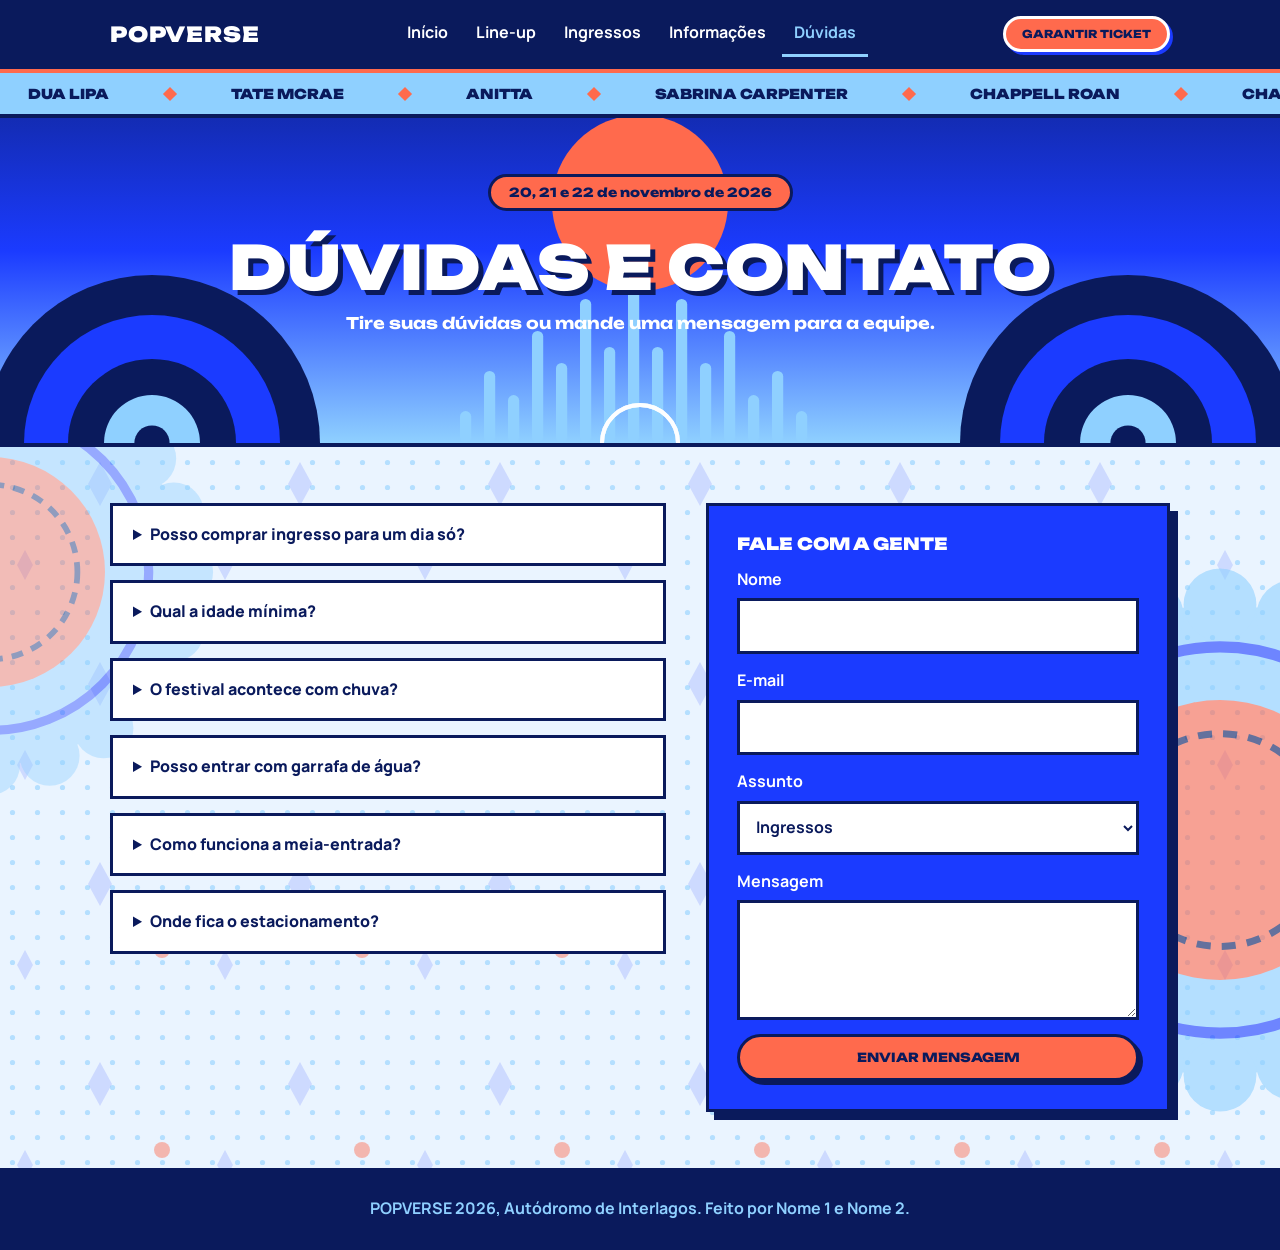
==== faq.html @ d5f1bf5c "Add Festival Popverse website" ====
<!DOCTYPE html>
<html lang="pt-BR">
<head>
<meta charset="UTF-8">
<meta name="viewport" content="width=device-width, initial-scale=1">
<title>Dúvidas e contato | POPVERSE 2026</title>
<link rel="preconnect" href="https://fonts.googleapis.com">
<link href="https://fonts.googleapis.com/css2?family=Unbounded:wght@700;900&family=Manrope:wght@400;700;800&display=swap" rel="stylesheet">
<link rel="stylesheet" href="style.css">
</head>
<body class="p-faq">
<header><div class="topo"><a class="logo" href="index.html">POPVERSE</a><nav><a href="index.html">Início</a><a href="lineup.html">Line-up</a><a href="ingressos.html">Ingressos</a><a href="informacoes.html">Informações</a><a href="faq.html" class="ativo" aria-current="page">Dúvidas</a></nav><a class="btn" href="ingressos.html">Garantir ticket</a></div></header>
<div class="faixa-nomes" aria-hidden="true"><div class="trilho"><span>Dua Lipa</span><span>Tate McRae</span><span>Anitta</span><span>Sabrina Carpenter</span><span>Chappell Roan</span><span>Charli xcx</span><span>Olivia Rodrigo</span><span>Billie Eilish</span><span>Troye Sivan</span><span>Dua Lipa</span><span>Tate McRae</span><span>Anitta</span><span>Sabrina Carpenter</span><span>Chappell Roan</span><span>Charli xcx</span><span>Olivia Rodrigo</span><span>Billie Eilish</span><span>Troye Sivan</span></div></div><section class="hero mini bn-faq"><div class="ondas" aria-hidden="true"><span></span><span></span><span></span></div><p class="pilula">20, 21 e 22 de novembro de 2026</p><h1>Dúvidas e contato</h1><p class="chamada">Tire suas dúvidas ou mande uma mensagem para a equipe.</p></section><main><div class="faq"><section><details><summary>Posso comprar ingresso para um dia só?</summary><p>Sim. O ingresso Pista vale para um dia à escolha. Premium e VIP são passaportes dos 3 dias.</p></details><details><summary>Qual a idade mínima?</summary><p>Menores de 16 anos entram acompanhados de responsável legal.</p></details><details><summary>O festival acontece com chuva?</summary><p>Sim. Os shows só são interrompidos em caso de risco. Leve capa de chuva.</p></details><details><summary>Posso entrar com garrafa de água?</summary><p>Só garrafa vazia e de plástico. Há bebedouros gratuitos dentro do autódromo.</p></details><details><summary>Como funciona a meia-entrada?</summary><p>Estudantes, idosos e pessoas com deficiência pagam metade, com comprovante na entrada.</p></details><details><summary>Onde fica o estacionamento?</summary><p>O autódromo tem estacionamento pago, mas recomendamos o trem até a estação Autódromo.</p></details></section><form onsubmit="return false"><h3>Fale com a gente</h3><label>Nome<input type="text"></label><label>E-mail<input type="email"></label><label>Assunto<select><option>Ingressos</option><option>Line-up</option><option>Outro</option></select></label><label>Mensagem<textarea></textarea></label><button class="btn" type="submit">Enviar mensagem</button></form></div></main>
<footer>POPVERSE 2026, Autódromo de Interlagos. Feito por Nome 1 e Nome 2.</footer>
</body>
</html>
---- style.css ----
/* style.css único do POPVERSE: estrutura comum primeiro, depois um bloco por página */
:root{--az:#1B3BFF;--nv:#0A1A5C;--cl:#8FD0FF;--gl:#EAF4FF;--sol:#FF6A4D}
*{box-sizing:border-box;margin:0;padding:0}
body{font:400 1rem/1.6 'Manrope',sans-serif;background:var(--gl) url(img/fundo.svg);color:var(--nv)}
h1,h2,h3{font-family:'Unbounded',sans-serif;font-weight:900;text-transform:uppercase;line-height:1.15}
a{color:inherit}
:focus-visible{outline:3px solid var(--sol);outline-offset:3px}
[hidden]{display:none!important}
header{position:sticky;top:0;z-index:5;background:var(--nv);color:#fff;border-bottom:4px solid var(--sol)}
.topo{max-width:1100px;margin:auto;padding:12px 20px;display:flex;justify-content:space-between;align-items:center;flex-wrap:wrap;gap:10px}
.logo{font:900 1.3rem 'Unbounded',sans-serif;letter-spacing:.04em;color:#fff;text-decoration:none}
nav{display:flex;gap:4px;flex-wrap:wrap}
nav a{padding:8px 12px;font-weight:700;text-decoration:none;border-bottom:3px solid transparent}
nav a:hover,nav a.ativo{border-color:var(--cl);color:var(--cl)}
main{max-width:1100px;margin:auto;padding:56px 20px}
main h2{font-size:1.7rem;margin-bottom:24px}
footer{background:var(--nv);color:var(--cl);padding:28px 20px;text-align:center;font-weight:700}
.btn{display:inline-block;background:var(--sol);color:var(--nv);padding:13px 26px;border:3px solid var(--nv);border-radius:99px;font:800 .78rem 'Unbounded',sans-serif;text-transform:uppercase;text-decoration:none;cursor:pointer;box-shadow:4px 4px 0 var(--nv)}
.btn:hover{transform:translate(2px,2px);box-shadow:2px 2px 0 var(--nv)}
.btn.sec{background:#fff}
.topo .btn{padding:8px 16px;font-size:.68rem;border-color:#fff;box-shadow:3px 3px 0 var(--az)}
/* ---- Página: Início ---- */
.faixa-nomes{background:var(--cl);color:var(--nv);overflow:hidden;white-space:nowrap;border-bottom:4px solid var(--nv)}
.trilho{display:inline-flex;animation:rola 32s linear infinite}
.trilho span{font:900 .85rem 'Unbounded',sans-serif;text-transform:uppercase;padding:12px 28px}
.trilho span::after{content:"";display:inline-block;width:10px;height:10px;background:var(--sol);margin-left:56px;transform:rotate(45deg)}
@keyframes rola{to{transform:translateX(-50%)}}
.hero{position:relative;overflow:hidden;text-align:center;padding:72px 20px 140px;color:#fff;background:var(--az) url(img/hero.svg) center bottom/cover;border-bottom:4px solid var(--nv)}
.hero>*{position:relative}
.pilula{display:inline-block;padding:8px 18px;background:var(--sol);color:var(--nv);border:3px solid var(--nv);border-radius:99px;font:800 .78rem 'Unbounded',sans-serif}
.hero h1{font-size:clamp(2.2rem,8vw,5rem);margin:22px 0 10px;text-shadow:5px 5px 0 var(--nv)}
.hero h1 span{color:var(--cl)}
.chamada{font:700 1rem 'Unbounded',sans-serif}
.local{margin:8px 0 28px;font-weight:700}
.contagem{display:inline-block;padding:20px;background:rgba(10,26,92,.88);border:3px solid #fff;border-radius:20px;margin-bottom:28px}
.contagem p{font-size:.75rem;letter-spacing:.1em;text-transform:uppercase;margin-bottom:12px}
.tempo{display:flex;gap:12px}
.tempo div{min-width:84px;padding:12px;background:#fff;color:var(--nv);border-radius:12px}
.tempo strong{display:block;font:900 1.8rem 'Unbounded',sans-serif;color:var(--az)}
.tempo div:last-child strong{color:var(--sol)}
.botoes{display:flex;gap:14px;justify-content:center;flex-wrap:wrap}
.eq{position:absolute;left:0;right:0;bottom:0;display:flex;align-items:flex-end;gap:4px;height:70px;padding:0 6px}
.eq span{flex:1;height:100%;background:var(--nv);transform-origin:bottom;animation:pulo 1.1s ease-in-out infinite alternate}
.eq span:nth-child(3n){animation-duration:.75s;animation-delay:-.3s}
.eq span:nth-child(3n+1){animation-duration:1.4s;animation-delay:-.7s}
.eq span:nth-child(5n){background:var(--az)}
@keyframes pulo{from{transform:scaleY(.12)}to{transform:scaleY(1)}}
.hero.mini{padding:56px 20px 110px}
.hero.mini h1{font-size:clamp(2rem,6.5vw,3.8rem)}
.destaques{display:grid;grid-template-columns:2fr 1fr 1fr;gap:24px}
.destaques a{display:flex;align-items:flex-end;min-height:420px;padding:14px;background-size:cover;background-position:center;border:4px solid var(--nv);box-shadow:8px 8px 0 var(--nv);text-decoration:none;font-weight:800}
.destaques span{background:#fff;border:3px solid var(--nv);padding:8px 12px}
.destaques a:hover{transform:translate(3px,3px);box-shadow:5px 5px 0 var(--nv)}
.d1{background-image:url(img/dua.svg)}.d2{background-image:url(img/sabrina.svg);margin-top:28px}.d3{background-image:url(img/olivia.svg)}
.faixa{margin-top:64px;padding:40px 20px;text-align:center;background:var(--az);color:#fff;border:4px solid var(--nv);box-shadow:8px 8px 0 var(--nv)}
.faixa h2{margin-bottom:18px}
/* ---- Página: Line-up ---- */
.legenda{display:flex;gap:24px;margin-bottom:28px;font-weight:800}
.legenda span{padding-left:14px;border-left:10px solid}
.legenda .az{border-color:var(--az)}.legenda .vm{border-color:var(--cl)}
.filtros{display:flex;gap:10px;flex-wrap:wrap;margin-bottom:36px}
.filtros .btn{padding:10px 20px}
.filtros .on{background:var(--az);color:#fff}
.grade{display:grid;grid-template-columns:repeat(3,1fr);gap:28px;margin-bottom:56px}
.artista{background:#fff;border:3px solid var(--nv);border-top-width:14px;box-shadow:6px 6px 0 var(--nv)}
.artista.az{border-top-color:var(--az)}.artista.vm{border-top-color:var(--cl)}
.artista img{display:block;width:100%;aspect-ratio:4/5;object-fit:cover;border-bottom:3px solid var(--nv)}
.artista h3{font-size:1.05rem;margin:14px 16px 4px}
.artista p{margin:0 16px}
.artista p:last-child{margin-bottom:16px}
/* ---- Página: Ingressos ---- */
.planos{display:grid;grid-template-columns:repeat(3,1fr);gap:24px;align-items:stretch}
.plano{padding:32px 26px;background:#fff;border:3px solid var(--nv);box-shadow:8px 8px 0 var(--nv);display:flex;flex-direction:column}
.plano.mid{background:var(--az);color:#fff}
.plano.vip{background:var(--nv);color:#fff}
.plano h2{font-size:1.15rem;margin:0}
.preco{font:900 2rem 'Unbounded',sans-serif;margin:10px 0 18px}
.plano ul{list-style:none;flex:1;margin-bottom:26px}
.plano li{padding:10px 0;border-top:2px solid currentColor}
.plano .btn{text-align:center}
.nota{margin-top:28px;font-weight:700}
.calc{margin-top:56px;padding:28px;background:var(--cl);border:3px solid var(--nv);box-shadow:8px 8px 0 var(--nv)}
.calc h2{font-size:1.15rem;margin-bottom:18px}
.calc-campos{display:flex;gap:20px;flex-wrap:wrap;align-items:end}
.total{font-weight:800}
.total strong{display:block;font:900 2rem 'Unbounded',sans-serif;color:var(--az)}
/* ---- Página: Informações ---- */
.dois,.regras{display:grid;grid-template-columns:1fr 1fr;gap:24px}
.dois{margin-bottom:40px}
.dois div,.regras div{padding:26px;background:#fff;border:3px solid var(--nv);box-shadow:6px 6px 0 var(--nv)}
.dois h3,.regras h3{font-size:1rem;margin-bottom:10px}
.dois ul,.regras ul{margin-left:20px}
.regras .pode{background:var(--cl)}
.regras .nao{background:var(--sol)}
iframe{width:100%;height:380px;border:4px solid var(--nv);box-shadow:8px 8px 0 var(--nv);margin-bottom:56px;display:block}
/* ---- Página: Dúvidas e contato ---- */
.faq{display:grid;grid-template-columns:1.2fr 1fr;gap:40px;align-items:start}
details{background:#fff;border:3px solid var(--nv);padding:16px 20px;margin-bottom:14px}
summary{cursor:pointer;font-weight:800}
details[open]{background:var(--cl)}
details p{margin-top:10px}
form{background:var(--az);color:#fff;border:3px solid var(--nv);box-shadow:8px 8px 0 var(--nv);padding:28px;display:grid;gap:14px}
form h3{font-size:1.05rem}
label{font-weight:700;display:grid;gap:6px}
input,select,textarea{padding:12px;border:3px solid var(--nv);font:inherit;background:#fff;color:var(--nv)}
textarea{min-height:120px}
/* ---- Fundo: textura e sóis girando ---- */
body::before,body::after{content:"";position:fixed;z-index:-1;pointer-events:none;background:url(img/sol.svg) center/contain no-repeat;animation:gira 80s linear infinite}
body::before{right:-220px;bottom:-220px;width:560px;height:560px;opacity:.6}
body::after{left:-240px;top:38%;width:460px;height:460px;opacity:.4;animation-direction:reverse}
@keyframes gira{to{transform:rotate(360deg)}}
/* ---- Animação própria de cada banner ---- */
.holofotes,.confete,.nuvens,.ondas{position:absolute;inset:0;pointer-events:none}
.holofotes span{position:absolute;bottom:-20px;width:190px;height:140%;background:linear-gradient(to top,rgba(255,255,255,.6),transparent 75%);clip-path:polygon(45% 100%,55% 100%,100% 0,0 0);transform-origin:50% 100%;animation:varre 5s ease-in-out infinite alternate}
.holofotes span:nth-child(1){left:8%;animation-delay:-1s}
.holofotes span:nth-child(2){left:34%;animation-duration:6.5s;animation-delay:-3s}
.holofotes span:nth-child(3){left:60%;animation-duration:4.5s}
.holofotes span:nth-child(4){left:84%;animation-delay:-2s}
@keyframes varre{from{transform:rotate(-28deg)}to{transform:rotate(28deg)}}
.confete span{position:absolute;top:-24px;width:12px;height:18px;background:var(--sol);animation:cai 6s linear infinite}
.confete span:nth-child(3n){background:var(--cl)}
.confete span:nth-child(3n+1){background:#fff;animation-duration:8s}
.confete span:nth-child(4n){background:var(--az)}
@keyframes cai{to{transform:translateY(440px) rotate(360deg)}}
.nuvens span{position:absolute;height:34px;background:rgba(255,255,255,.9);border-radius:99px;animation:passa 26s linear infinite}
.nuvens span::before{content:"";position:absolute;left:22%;top:-16px;width:45%;height:34px;background:inherit;border-radius:99px}
.nuvens span:nth-child(1){top:14%;width:150px}
.nuvens span:nth-child(2){top:38%;width:220px;animation-duration:38s;animation-delay:-12s}
.nuvens span:nth-child(3){top:60%;width:110px;animation-duration:20s;animation-delay:-6s}
@keyframes passa{from{left:-260px}to{left:100%}}
.ondas span{position:absolute;left:50%;bottom:-40px;width:80px;height:80px;margin-left:-40px;border:4px solid rgba(255,255,255,.75);border-radius:50%;animation:ecoa 4s ease-out infinite}
.ondas span:nth-child(2){animation-delay:1.3s}
.ondas span:nth-child(3){animation-delay:2.6s}
@keyframes ecoa{from{transform:scale(1);opacity:1}to{transform:scale(9);opacity:0}}
.bn-lineup{background-image:url(img/banner-lineup.svg)}
.bn-ingressos{background-image:url(img/banner-ingressos.svg)}
.bn-informacoes{background-image:url(img/banner-informacoes.svg)}
.bn-faq{background-image:url(img/banner-faq.svg)}
/* ---- Cada página tem o seu sol de fundo (o do início é img/sol.svg) ---- */
.p-lineup::before,.p-lineup::after{background-image:url(img/sol-lineup.svg)}
.p-ingressos::before,.p-ingressos::after{background-image:url(img/sol-ingressos.svg)}
.p-informacoes::before,.p-informacoes::after{background-image:url(img/sol-informacoes.svg)}
.p-faq::before,.p-faq::after{background-image:url(img/sol-faq.svg)}
@media(max-width:800px){.destaques,.planos,.dois,.regras,.faq{grid-template-columns:1fr}.destaques a{min-height:280px}.d2{margin-top:0}.grade{grid-template-columns:1fr 1fr}.tempo{gap:8px}.tempo div{min-width:64px}}
@media(max-width:520px){.grade{grid-template-columns:1fr}}
@media(prefers-reduced-motion:reduce){.trilho,.eq span{animation:none}}
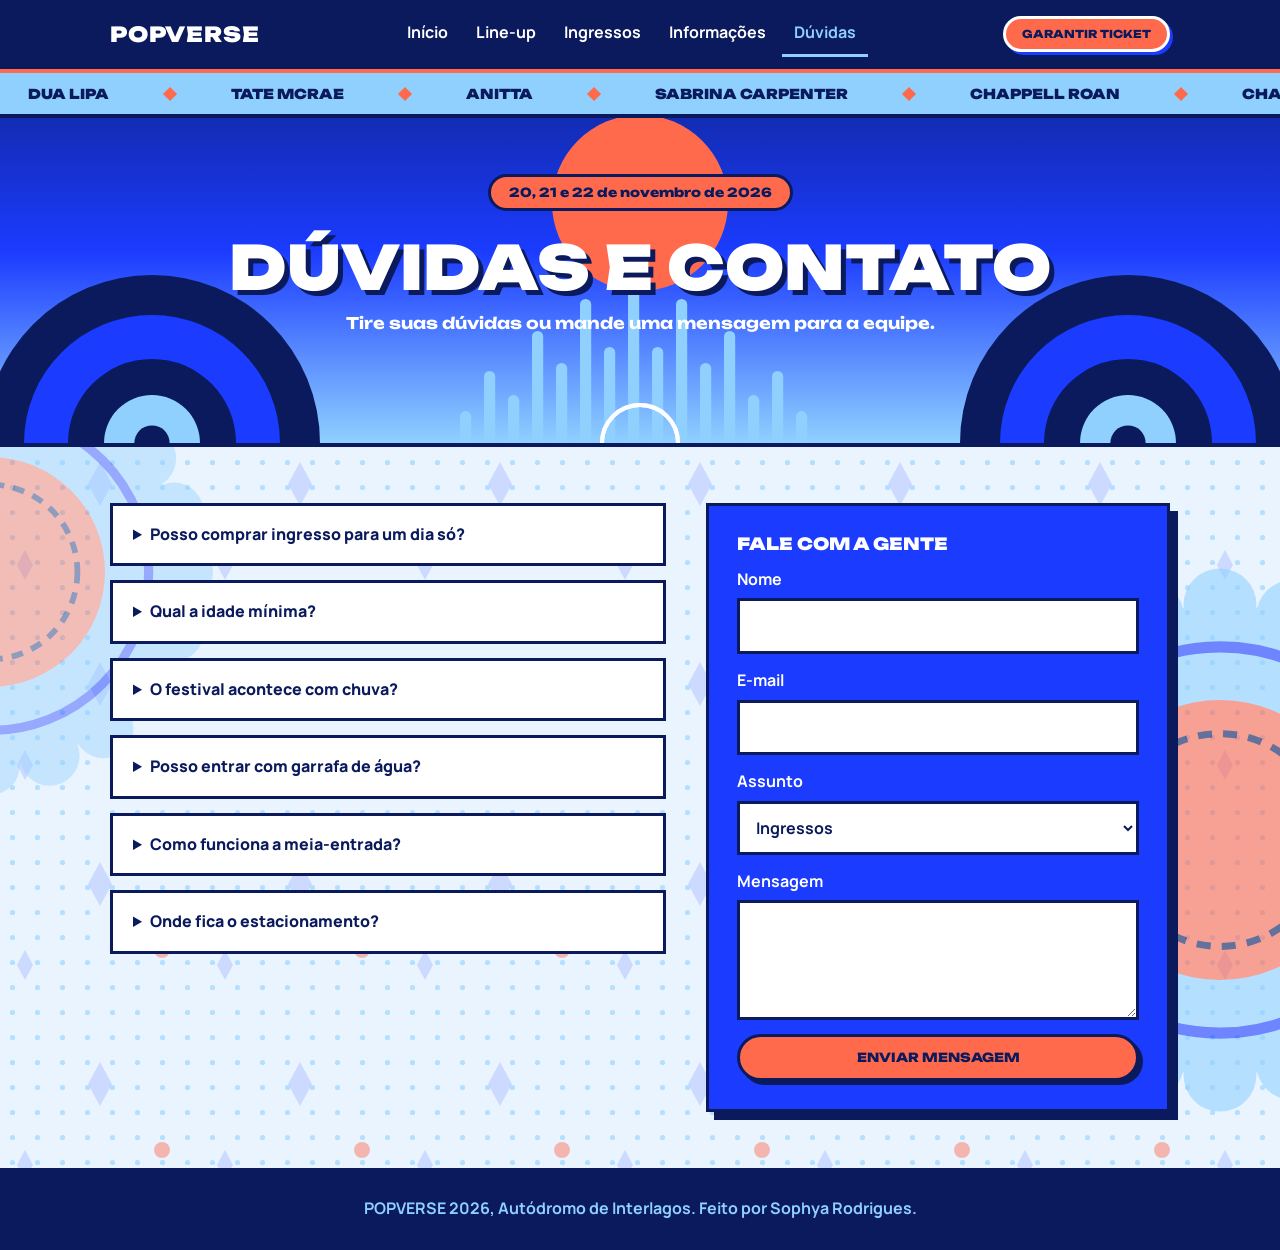
==== commit 57550890: "Update footer credit in faq.html" ====
--- a/faq.html
+++ b/faq.html
@@ -11,6 +11,6 @@
 <body class="p-faq">
 <header><div class="topo"><a class="logo" href="index.html">POPVERSE</a><nav><a href="index.html">Início</a><a href="lineup.html">Line-up</a><a href="ingressos.html">Ingressos</a><a href="informacoes.html">Informações</a><a href="faq.html" class="ativo" aria-current="page">Dúvidas</a></nav><a class="btn" href="ingressos.html">Garantir ticket</a></div></header>
 <div class="faixa-nomes" aria-hidden="true"><div class="trilho"><span>Dua Lipa</span><span>Tate McRae</span><span>Anitta</span><span>Sabrina Carpenter</span><span>Chappell Roan</span><span>Charli xcx</span><span>Olivia Rodrigo</span><span>Billie Eilish</span><span>Troye Sivan</span><span>Dua Lipa</span><span>Tate McRae</span><span>Anitta</span><span>Sabrina Carpenter</span><span>Chappell Roan</span><span>Charli xcx</span><span>Olivia Rodrigo</span><span>Billie Eilish</span><span>Troye Sivan</span></div></div><section class="hero mini bn-faq"><div class="ondas" aria-hidden="true"><span></span><span></span><span></span></div><p class="pilula">20, 21 e 22 de novembro de 2026</p><h1>Dúvidas e contato</h1><p class="chamada">Tire suas dúvidas ou mande uma mensagem para a equipe.</p></section><main><div class="faq"><section><details><summary>Posso comprar ingresso para um dia só?</summary><p>Sim. O ingresso Pista vale para um dia à escolha. Premium e VIP são passaportes dos 3 dias.</p></details><details><summary>Qual a idade mínima?</summary><p>Menores de 16 anos entram acompanhados de responsável legal.</p></details><details><summary>O festival acontece com chuva?</summary><p>Sim. Os shows só são interrompidos em caso de risco. Leve capa de chuva.</p></details><details><summary>Posso entrar com garrafa de água?</summary><p>Só garrafa vazia e de plástico. Há bebedouros gratuitos dentro do autódromo.</p></details><details><summary>Como funciona a meia-entrada?</summary><p>Estudantes, idosos e pessoas com deficiência pagam metade, com comprovante na entrada.</p></details><details><summary>Onde fica o estacionamento?</summary><p>O autódromo tem estacionamento pago, mas recomendamos o trem até a estação Autódromo.</p></details></section><form onsubmit="return false"><h3>Fale com a gente</h3><label>Nome<input type="text"></label><label>E-mail<input type="email"></label><label>Assunto<select><option>Ingressos</option><option>Line-up</option><option>Outro</option></select></label><label>Mensagem<textarea></textarea></label><button class="btn" type="submit">Enviar mensagem</button></form></div></main>
-<footer>POPVERSE 2026, Autódromo de Interlagos. Feito por Nome 1 e Nome 2.</footer>
+<footer>POPVERSE 2026, Autódromo de Interlagos. Feito por Sophya Rodrigues.</footer>
 </body>
 </html>
